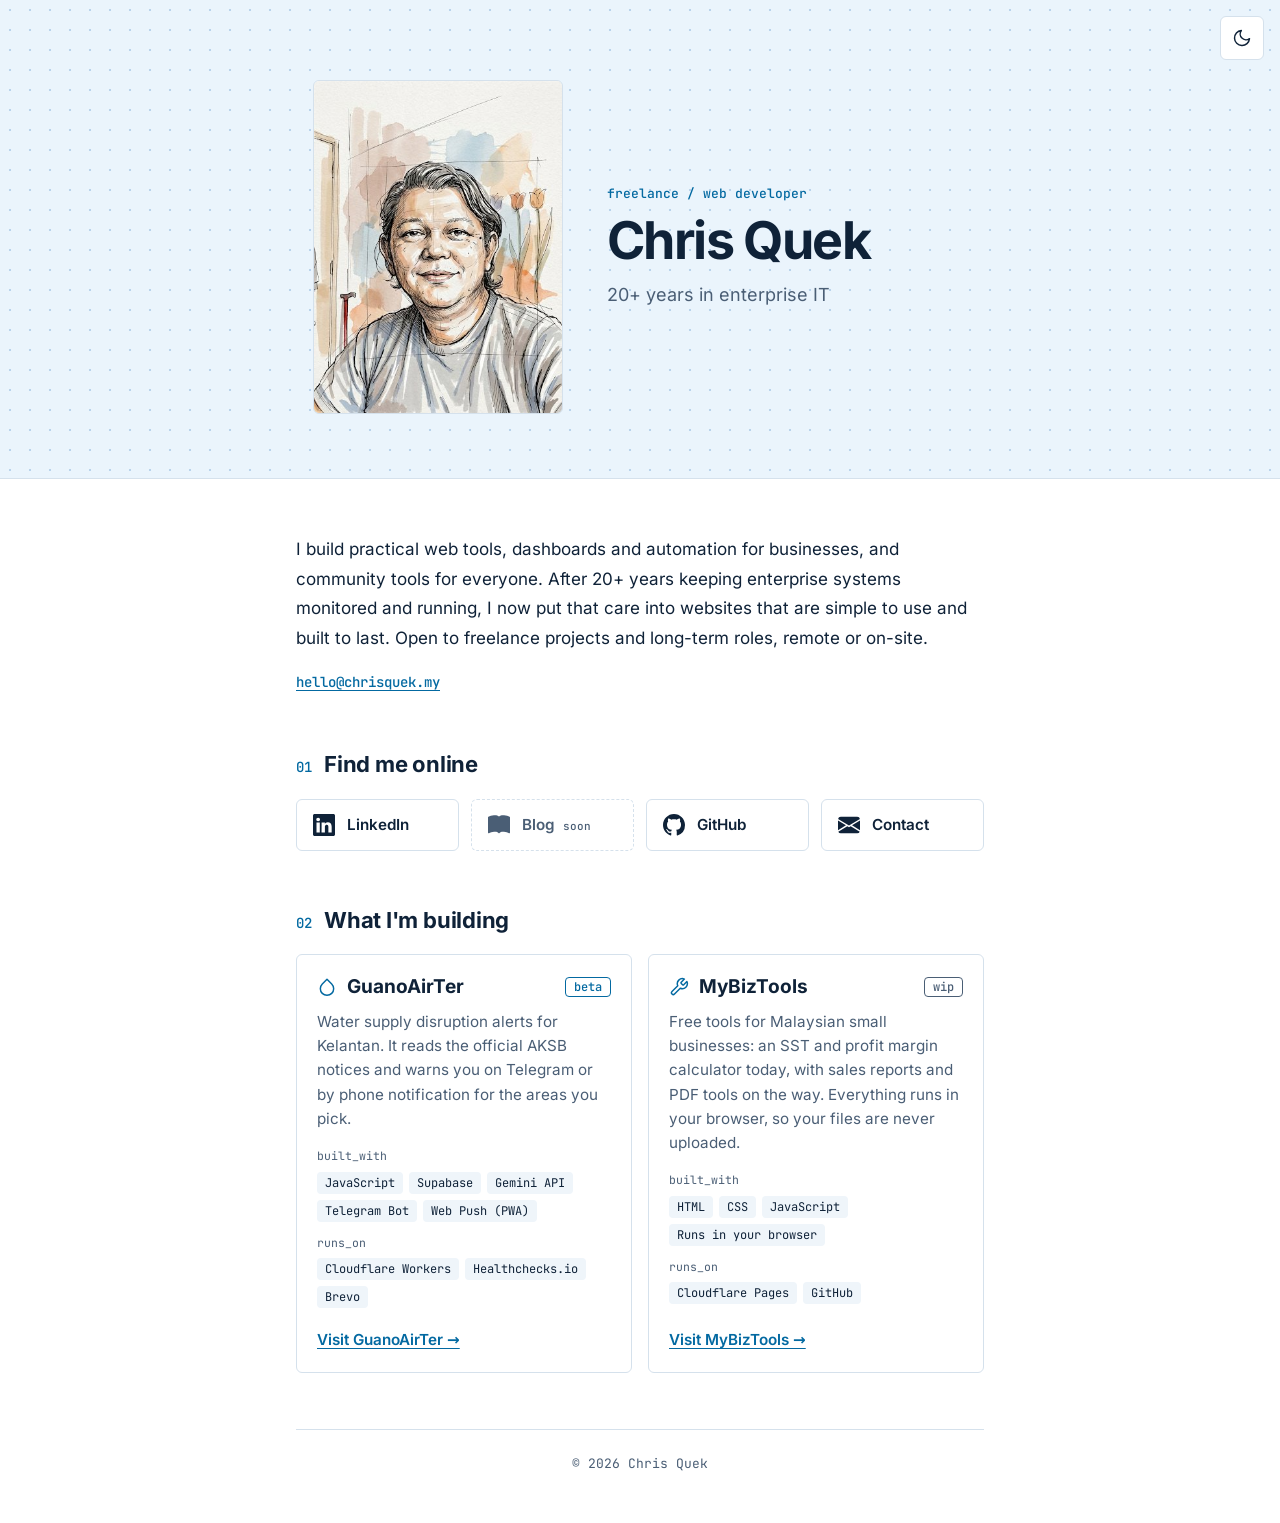
==== index.html @ 37da04da "Slice 5: accessibility, reflow and 404 polish Fix link labels so the visible text is part of the acc" ====
<!DOCTYPE html>
<html lang="en" data-theme="light">
<head>
  <meta charset="utf-8">
  <meta name="viewport" content="width=device-width, initial-scale=1">
  <meta name="color-scheme" content="light dark">
  <meta name="theme-color" content="#FFFFFF">
  <title>Chris Quek | Freelance web developer</title>
  <meta name="description" content="Chris Quek is a freelance web developer with 20+ years in enterprise IT. He builds practical web tools, dashboards and automation, plus free community tools.">
  <link rel="canonical" href="https://chrisquek.my/">
  <link rel="icon" href="favicon.svg" type="image/svg+xml">
  <link rel="preload" href="inter-latin-wght-normal.woff2" as="font" type="font/woff2" crossorigin>
  <meta property="og:type" content="website">
  <meta property="og:site_name" content="Chris Quek">
  <meta property="og:title" content="Chris Quek | Freelance web developer">
  <meta property="og:description" content="Freelance web developer with 20+ years in enterprise IT. Practical web tools, dashboards and automation for businesses, plus free tools for everyone.">
  <meta property="og:url" content="https://chrisquek.my/">
  <meta property="og:image" content="https://chrisquek.my/og-image.jpg">
  <meta property="og:image:width" content="1200">
  <meta property="og:image:height" content="630">
  <meta property="og:image:alt" content="Illustrated portrait of Chris Quek beside his name and role: freelance web developer">
  <meta name="twitter:card" content="summary_large_image">
  <meta name="twitter:title" content="Chris Quek | Freelance web developer">
  <meta name="twitter:description" content="Freelance web developer with 20+ years in enterprise IT. Practical web tools, dashboards and automation for businesses, plus free tools for everyone.">
  <meta name="twitter:image" content="https://chrisquek.my/og-image.jpg">
  <script type="application/ld+json">
  {
    "@context": "https://schema.org",
    "@type": "Person",
    "name": "Chris Quek",
    "jobTitle": "Freelance web developer",
    "url": "https://chrisquek.my/",
    "image": "https://chrisquek.my/chris-quek.jpg",
    "sameAs": [
      "https://www.linkedin.com/in/chrisquek8088",
      "https://github.com/chrisqck1411"
    ]
  }
  </script>
  <script src="theme-init.js"></script>
  <link rel="stylesheet" href="styles.css">
</head>
<body>
  <!-- Icons: Bootstrap Icons (MIT licence) for the four links, Feather (MIT licence) for the rest, all drawn inline so the page loads nothing from other sites.
       Fonts: Inter and JetBrains Mono (SIL Open Font Licence 1.1), self-hosted. -->
  <div class="top">
    <button type="button" class="theme" id="theme" aria-label="Switch to dark mode">
      <svg class="ico ico-moon" viewBox="0 0 24 24" aria-hidden="true"><path d="M21 12.79A9 9 0 1 1 11.21 3 7 7 0 0 0 21 12.79z"/></svg>
      <svg class="ico ico-sun" viewBox="0 0 24 24" aria-hidden="true"><circle cx="12" cy="12" r="5"/><line x1="12" y1="1" x2="12" y2="3"/><line x1="12" y1="21" x2="12" y2="23"/><line x1="4.22" y1="4.22" x2="5.64" y2="5.64"/><line x1="18.36" y1="18.36" x2="19.78" y2="19.78"/><line x1="1" y1="12" x2="3" y2="12"/><line x1="21" y1="12" x2="23" y2="12"/><line x1="4.22" y1="19.78" x2="5.64" y2="18.36"/><line x1="18.36" y1="5.64" x2="19.78" y2="4.22"/></svg>
    </button>
  </div>

  <header class="hero">
    <img class="hero-img" src="chris-quek.jpg" width="382" height="512" alt="Illustrated portrait of Chris Quek" fetchpriority="high">
    <div class="hero-text">
      <p class="eyebrow">freelance / web developer</p>
      <h1>Chris Quek</h1>
      <p class="role">20+ years in enterprise IT</p>
    </div>
  </header>

  <div class="page page-home">
    <main id="main">
      <p class="intro">I build practical web tools, dashboards and automation for businesses, and community tools for everyone. After 20+ years keeping enterprise systems monitored and running, I now put that care into websites that are simple to use and built to last. Open to freelance projects and long-term roles, remote or on-site.</p>
      <p class="mail"><a href="mailto:hello@chrisquek.my">hello@chrisquek.my</a></p>

      <section class="block" aria-labelledby="know-title">
        <div class="sec-head"><span class="num" aria-hidden="true">01</span><h2 id="know-title">Find me online</h2></div>
        <ul class="links">
          <li>
            <a class="link" href="https://www.linkedin.com/in/chrisquek8088" target="_blank" rel="noopener noreferrer">
              <svg class="ico ico-fill" viewBox="0 0 16 16" aria-hidden="true"><path d="M0 1.146C0 .513.526 0 1.175 0h13.65C15.474 0 16 .513 16 1.146v13.708c0 .633-.526 1.146-1.175 1.146H1.175C.526 16 0 15.487 0 14.854zm4.943 12.248V6.169H2.542v7.225zm-1.2-8.212c.837 0 1.358-.554 1.358-1.248-.015-.709-.52-1.248-1.342-1.248S2.4 3.226 2.4 3.934c0 .694.521 1.248 1.327 1.248zm4.908 8.212V9.359c0-.216.016-.432.08-.586.173-.431.568-.878 1.232-.878.869 0 1.216.662 1.216 1.634v3.865h2.401V9.25c0-2.22-1.184-3.252-2.764-3.252-1.274 0-1.845.7-2.165 1.193v.025h-.016l.016-.025V6.169h-2.4c.03.678 0 7.225 0 7.225z"/></svg>
              <span>LinkedIn</span>
            </a>
          </li>
          <li>
            <div class="link soon" role="group" aria-label="Blog, coming soon">
              <svg class="ico ico-fill" viewBox="0 0 16 16" aria-hidden="true"><path d="M8 1.783C7.015.936 5.587.81 4.287.94c-1.514.153-3.042.672-3.994 1.105A.5.5 0 0 0 0 2.5v11a.5.5 0 0 0 .707.455c.882-.4 2.303-.881 3.68-1.02 1.409-.142 2.59.087 3.223.877a.5.5 0 0 0 .78 0c.633-.79 1.814-1.019 3.222-.877 1.378.139 2.8.62 3.681 1.02A.5.5 0 0 0 16 13.5v-11a.5.5 0 0 0-.293-.455c-.952-.433-2.48-.952-3.994-1.105C10.413.809 8.985.936 8 1.783"/></svg>
              <span>Blog <span class="soon-tag">soon</span></span>
            </div>
          </li>
          <li>
            <a class="link" href="https://github.com/chrisqck1411" target="_blank" rel="noopener noreferrer">
              <svg class="ico ico-fill" viewBox="0 0 16 16" aria-hidden="true"><path d="M8 0C3.58 0 0 3.58 0 8c0 3.54 2.29 6.53 5.47 7.59.4.07.55-.17.55-.38 0-.19-.01-.82-.01-1.49-2.01.37-2.53-.49-2.69-.94-.09-.23-.48-.94-.82-1.13-.28-.15-.68-.52-.01-.53.63-.01 1.08.58 1.23.82.72 1.21 1.87.87 2.33.66.07-.52.28-.87.51-1.07-1.78-.2-3.64-.89-3.64-3.95 0-.87.31-1.59.82-2.15-.08-.2-.36-1.02.08-2.12 0 0 .67-.21 2.2.82.64-.18 1.32-.27 2-.27s1.36.09 2 .27c1.53-1.04 2.2-.82 2.2-.82.44 1.1.16 1.92.08 2.12.51.56.82 1.27.82 2.15 0 3.07-1.87 3.75-3.65 3.95.29.25.54.73.54 1.48 0 1.07-.01 1.93-.01 2.2 0 .21.15.46.55.38A8.01 8.01 0 0 0 16 8c0-4.42-3.58-8-8-8"/></svg>
              <span>GitHub</span>
            </a>
          </li>
          <li>
            <button type="button" class="link" id="open-form" aria-expanded="false" aria-controls="contact-panel">
              <svg class="ico ico-fill" viewBox="0 0 16 16" aria-hidden="true"><path d="M.05 3.555A2 2 0 0 1 2 2h12a2 2 0 0 1 1.95 1.555L8 8.414zM0 4.697v7.104l5.803-3.558zM6.761 8.83l-6.57 4.027A2 2 0 0 0 2 14h12a2 2 0 0 0 1.808-1.144l-6.57-4.027L8 9.586zm3.436-.586L16 11.801V4.697z"/></svg>
              <span>Contact</span>
            </button>
          </li>
          <!-- CV (hidden on 22 Nov 2026: CV activity now lives on LinkedIn). To bring it back, move this block into the list above.
          <li>
            <a class="link" href="https://resume.chrisquek.my" target="_blank" rel="noopener noreferrer" aria-label="CV – opens my resume in a new tab">
              <svg class="ico" viewBox="0 0 24 24" aria-hidden="true"><path d="M20 21v-2a4 4 0 0 0-4-4H8a4 4 0 0 0-4 4v2"/><circle cx="12" cy="7" r="4"/></svg>
              <span>CV</span>
            </a>
          </li>
          -->
        </ul>

        <section class="panel" id="contact-panel" aria-labelledby="contact-title" hidden>
          <h3 id="contact-title">Send me a message</h3>
          <form id="contact-form" action="https://api.web3forms.com/submit" method="POST" novalidate>
            <input type="hidden" name="access_key" value="5f445d23-432b-4ebf-a87c-8550791709f5">
            <input type="hidden" name="subject" value="New message from chrisquek.my">
            <input type="hidden" name="from_name" value="chrisquek.my contact form">

            <label for="f-name">Name</label>
            <input id="f-name" name="name" type="text" autocomplete="name" required>

            <label for="f-email">Email</label>
            <input id="f-email" name="email" type="email" autocomplete="email" required>

            <label for="f-message">Message</label>
            <textarea id="f-message" name="message" rows="5" required></textarea>

            <input type="checkbox" name="botcheck" id="botcheck" class="hp" tabindex="-1" autocomplete="off" aria-hidden="true">

            <p class="status" id="form-status" aria-live="polite"></p>
            <div class="actions">
              <button type="submit" id="send-btn" class="btn">Send message</button>
              <button type="button" id="close-form" class="btn ghost">Close</button>
            </div>
            <p class="note">Your name, email address and message go to my inbox through Web3Forms, a form service that keeps submissions for 30 days. I only use them to reply to you.</p>
          </form>
        </section>
      </section>

      <section class="block" aria-labelledby="projects-title">
        <div class="sec-head"><span class="num" aria-hidden="true">02</span><h2 id="projects-title">What I'm building</h2></div>
        <!-- To add a project: copy a <li class="card"> block, then change the link, icon, name, status, text and chips. Most important first. -->
        <ul class="cards">
          <li class="card">
            <div class="card-head">
              <svg class="ico ico-card" viewBox="0 0 24 24" aria-hidden="true"><path d="M12 2.69l5.66 5.66a8 8 0 1 1-11.31 0z"/></svg>
              <h3>GuanoAirTer</h3>
              <span class="badge">beta</span>
            </div>
            <p class="desc">Water supply disruption alerts for Kelantan. It reads the official AKSB notices and warns you on Telegram or by phone notification for the areas you pick.</p>
            <p class="lab">built_with</p>
            <ul class="chips">
              <li>JavaScript</li><li>Supabase</li><li>Gemini API</li><li>Telegram Bot</li><li>Web Push (PWA)</li>
            </ul>
            <p class="lab">runs_on</p>
            <ul class="chips">
              <li>Cloudflare Workers</li><li>Healthchecks.io</li><li>Brevo</li>
            </ul>
            <a class="visit" href="https://guanoairter.chrisquek.my" target="_blank" rel="noopener noreferrer" aria-label="Visit GuanoAirTer (opens in a new tab)">Visit GuanoAirTer <span aria-hidden="true">&rarr;</span></a>
          </li>
          <li class="card">
            <div class="card-head">
              <svg class="ico ico-card" viewBox="0 0 24 24" aria-hidden="true"><path d="M14.7 6.3a1 1 0 0 0 0 1.4l1.6 1.6a1 1 0 0 0 1.4 0l3.77-3.77a6 6 0 0 1-7.94 7.94l-6.91 6.91a2.12 2.12 0 0 1-3-3l6.91-6.91a6 6 0 0 1 7.94-7.94l-3.76 3.76z"/></svg>
              <h3>MyBizTools</h3>
              <span class="badge wip">wip</span>
            </div>
            <p class="desc">Free tools for Malaysian small businesses: an SST and profit margin calculator today, with sales reports and PDF tools on the way. Everything runs in your browser, so your files are never uploaded.</p>
            <p class="lab">built_with</p>
            <ul class="chips">
              <li>HTML</li><li>CSS</li><li>JavaScript</li><li>Runs in your browser</li>
            </ul>
            <p class="lab">runs_on</p>
            <ul class="chips">
              <li>Cloudflare Pages</li><li>GitHub</li>
            </ul>
            <a class="visit" href="https://mybiztools.chrisquek.my" target="_blank" rel="noopener noreferrer" aria-label="Visit MyBizTools (opens in a new tab)">Visit MyBizTools <span aria-hidden="true">&rarr;</span></a>
          </li>
        </ul>
      </section>
    </main>

    <footer class="foot">
      <p>&copy; 2026 Chris Quek</p>
    </footer>
  </div>

  <script src="script.js" defer></script>
</body>
</html>
---- styles.css ----
/* Modern Tech theme. Colours are tokens at the top; light is the default, dark follows the toggle. */
@font-face {
  font-family: "Inter";
  src: url("inter-latin-wght-normal.woff2") format("woff2");
  font-weight: 100 900;
  font-style: normal;
  font-display: swap;
}
@font-face {
  font-family: "JetBrains Mono";
  src: url("jetbrains-mono-latin-wght-normal.woff2") format("woff2");
  font-weight: 100 800;
  font-style: normal;
  font-display: swap;
}

:root {
  color-scheme: light;
  --bg: #FFFFFF;
  --band: #EAF4FC;
  --dot: #B8D3EC;
  --card: #FFFFFF;
  --ink: #0F2238;
  --mut: #4A5E75;
  --line: #D5E1EC;
  --accent: #0369A1;
  --chip: #EFF5FA;
  --err: #B3261E;
  --mono: "JetBrains Mono", ui-monospace, SFMono-Regular, Menlo, Consolas, monospace;
}

:root[data-theme="dark"] {
  color-scheme: dark;
  --bg: #0A1626;
  --band: #0F2340;
  --dot: #1F3A5E;
  --card: #0E1C32;
  --ink: #E8F0FA;
  --mut: #9DB0C7;
  --line: #223452;
  --accent: #7CC4F5;
  --chip: #13233D;
  --err: #FF8A7A;
}

*, *::before, *::after { box-sizing: border-box; }

html { -webkit-text-size-adjust: 100%; }

body {
  margin: 0;
  background: var(--bg);
  color: var(--ink);
  font-family: "Inter", system-ui, -apple-system, "Segoe UI", Roboto, "Helvetica Neue", Arial, sans-serif;
  line-height: 1.6;
  font-size: 1.0625rem;
}

a { color: var(--accent); }

a:focus-visible, button:focus-visible {
  outline: 3px solid var(--accent);
  outline-offset: 3px;
  border-radius: 6px;
}

ul { list-style: none; margin: 0; padding: 0; }

/* Page column. The 404 page uses it centred; the home page overrides to left-aligned. */
.page {
  max-width: 46rem;
  margin: 0 auto;
  padding: 4rem 1.5rem 2rem;
  text-align: center;
}
.page-home { padding-top: 3rem; text-align: left; }

/* Theme toggle */
.top { position: absolute; top: 1rem; right: 1rem; z-index: 5; }

.theme {
  width: 44px;
  height: 44px;
  display: inline-flex;
  align-items: center;
  justify-content: center;
  border: 1px solid var(--line);
  border-radius: 6px;
  background: var(--card);
  color: var(--ink);
  cursor: pointer;
  padding: 0;
}
.theme .ico { width: 20px; height: 20px; }
.ico-sun { display: none; }
:root[data-theme="dark"] .ico-sun { display: block; }
:root[data-theme="dark"] .ico-moon { display: none; }

/* Icons: thin line style, shared by every icon on the page */
.ico {
  fill: none;
  stroke: currentColor;
  stroke-width: 1.75;
  stroke-linecap: round;
  stroke-linejoin: round;
}

/* Banner: a faint dot grid on a sky tint, with the portrait beside the name. */
.hero {
  display: flex;
  flex-wrap: wrap;
  align-items: center;
  justify-content: center;
  gap: 2rem 2.75rem;
  padding: 4.5rem 1.5rem 3rem;
  background: radial-gradient(var(--dot) 1px, transparent 1px) 0 0 / 20px 20px, var(--band);
  border-bottom: 1px solid var(--line);
  text-align: center;
}
.hero-img {
  display: block;
  flex: 0 0 auto;
  width: min(15.6rem, 100%);
  height: auto;
  border-radius: 6px;
  border: 1px solid var(--line);
  background: var(--card);
}
.hero-text { flex: 1 1 16rem; max-width: 22.5rem; }
.eyebrow {
  margin: 0 0 0.6rem;
  font-family: var(--mono);
  font-size: 0.8125rem;
  font-weight: 500;
  color: var(--accent);
}
h1 {
  margin: 0;
  font-size: 2.5rem;
  font-weight: 700;
  line-height: 1.05;
  letter-spacing: -0.03em;
  text-wrap: balance;
}
.role {
  margin: 0.75rem 0 0;
  color: var(--mut);
  font-size: 1.125rem;
}

/* Text */
.intro {
  margin: 0 0 0.9rem;
  font-size: 1.0625rem;
  line-height: 1.75;
  text-wrap: pretty;
}
.mail { margin: 0; }
.mail a {
  overflow-wrap: anywhere;
  font-family: var(--mono);
  font-size: 0.875rem;
  font-weight: 500;
  text-underline-offset: 3px;
}

/* Sections */
.block { margin-top: 3.5rem; }
.sec-head {
  display: flex;
  align-items: baseline;
  gap: 0.75rem;
  margin-bottom: 1.25rem;
}
.num {
  font-family: var(--mono);
  font-size: 0.875rem;
  font-weight: 500;
  color: var(--accent);
}
.sec-head h2 {
  margin: 0;
  font-size: 1.375rem;
  font-weight: 700;
  letter-spacing: -0.01em;
  line-height: 1.25;
}

/* Get to know me: four links, 2 x 2 on narrow screens */
.links {
  display: grid;
  grid-template-columns: repeat(auto-fit, minmax(min(100%, 8.5rem), 1fr));
  gap: 0.75rem;
}
.link {
  display: flex;
  align-items: center;
  gap: 0.75rem;
  width: 100%;
  padding: 0.875rem 1rem;
  border: 1px solid var(--line);
  border-radius: 6px;
  background: var(--card);
  color: var(--ink);
  font: inherit;
  font-size: 0.95rem;
  font-weight: 600;
  line-height: 1.3;
  text-align: left;
  text-decoration: none;
}
.link .ico { flex: 0 0 auto; width: 1.375rem; height: 1.375rem; }
.link span { min-width: 0; overflow-wrap: anywhere; }
.ico.ico-fill { fill: currentColor; stroke: none; }
a.link, button.link { cursor: pointer; transition: border-color 0.15s ease; }
a.link:hover, button.link:hover { border-color: var(--accent); }
.link.soon { border-style: dashed; color: var(--mut); }
.soon-tag {
  margin-left: 0.25rem;
  font-family: var(--mono);
  font-size: 0.6875rem;
  font-weight: 500;
}

@media (prefers-reduced-motion: reduce) {
  a.link, button.link { transition: none; }
}

/* Contact form */
.panel {
  margin-top: 1rem;
  padding: 1.5rem 1.25rem 1.25rem;
  background: var(--card);
  border: 1px solid var(--line);
  border-radius: 6px;
  text-align: left;
}
.panel h3 {
  margin: 0 0 1rem;
  font-size: 1.125rem;
  font-weight: 700;
  line-height: 1.3;
}
.panel[hidden] { display: none; }
.panel label {
  display: block;
  margin: 0 0 0.25rem;
  font-size: 0.9rem;
  font-weight: 600;
}
.panel input[type="text"],
.panel input[type="email"],
.panel textarea {
  display: block;
  width: 100%;
  max-width: 28rem;
  margin: 0 0 0.9rem;
  padding: 0.6rem 0.75rem;
  background: var(--bg);
  color: var(--ink);
  border: 1px solid var(--mut);
  border-radius: 6px;
  font: inherit;
  font-size: 1rem;
}
.panel textarea { resize: vertical; min-height: 7rem; }
.panel input:focus-visible, .panel textarea:focus-visible {
  outline: 3px solid var(--accent);
  outline-offset: 1px;
}
.hp { position: absolute; left: -9999px; width: 1px; height: 1px; opacity: 0; }
.status { min-height: 1.4rem; margin: 0 0 0.5rem; font-size: 0.9rem; }
.status.error { color: var(--err); }
.status.ok { color: var(--ink); }
.actions { display: flex; gap: 0.75rem; flex-wrap: wrap; }
.btn {
  min-height: 44px;
  padding: 0.5rem 1.2rem;
  border-radius: 6px;
  border: 1px solid var(--ink);
  background: var(--ink);
  color: var(--bg);
  font: inherit;
  font-size: 0.95rem;
  font-weight: 600;
  cursor: pointer;
}
.btn.ghost { background: transparent; color: var(--ink); }
.btn:disabled { cursor: default; background: var(--mut); border-color: var(--mut); }
.note { margin: 1rem 0 0; max-width: 28rem; color: var(--mut); font-size: 0.82rem; line-height: 1.5; }

/* My Projects */
.cards { display: flex; flex-wrap: wrap; gap: 1rem; }
.card {
  flex: 1 1 18.5rem;
  min-width: 0;
  display: flex;
  flex-direction: column;
  padding: 1.25rem;
  background: var(--card);
  border: 1px solid var(--line);
  border-radius: 6px;
}
.card-head {
  display: flex;
  flex-wrap: wrap;
  align-items: center;
  gap: 0.65rem;
  margin-bottom: 0.65rem;
}
.ico-card { flex: 0 0 auto; width: 1.25rem; height: 1.25rem; color: var(--accent); }
.card h3 { min-width: 0; overflow-wrap: anywhere; margin: 0; font-size: 1.1875rem; font-weight: 700; line-height: 1.25; }
.badge {
  margin-left: auto;
  padding: 0 0.5rem;
  border: 1px solid var(--accent);
  border-radius: 4px;
  color: var(--accent);
  font-family: var(--mono);
  font-size: 0.75rem;
  font-weight: 500;
  line-height: 1.5;
}
.badge.wip { border-color: var(--mut); color: var(--mut); }
.desc { margin: 0 0 1rem; color: var(--mut); font-size: 0.95rem; line-height: 1.6; }
.lab {
  margin: 0 0 0.375rem;
  color: var(--mut);
  font-family: var(--mono);
  font-size: 0.72rem;
}
.chips {
  display: flex;
  flex-wrap: wrap;
  gap: 0.375rem;
  margin-bottom: 0.75rem;
}
.chips li {
  max-width: 100%;
  overflow-wrap: anywhere;
  padding: 0.125rem 0.5rem;
  border-radius: 4px;
  background: var(--chip);
  font-family: var(--mono);
  font-size: 0.75rem;
  line-height: 1.5;
}
.visit {
  align-self: flex-start;
  margin-top: auto;
  padding-top: 0.5rem;
  font-size: 0.95rem;
  font-weight: 600;
  text-underline-offset: 3px;
}

/* Footer */
.foot {
  margin-top: 3.5rem;
  padding-top: 1.5rem;
  border-top: 1px solid var(--line);
  color: var(--mut);
  font-family: var(--mono);
  font-size: 0.8125rem;
  text-align: center;
}
.foot p { margin: 0; }

/* Four links in one row, banner side by side */
@media (min-width: 37.5em) {
  .links { grid-template-columns: repeat(4, minmax(0, 1fr)); }
}
@media (min-width: 45em) {
  .hero { padding: 5rem 3rem 4rem; text-align: left; }
  h1 { font-size: 3.25rem; }
  .page { padding-top: 4.5rem; padding-bottom: 3rem; }
  .page-home { padding-top: 3.5rem; }
}

/* 404 page */
.nf-code { margin: 0 0 1.5rem; color: var(--mut); font-size: 0.9rem; }
.nf-actions { display: flex; gap: 0.75rem; justify-content: center; flex-wrap: wrap; }
a.btn { display: inline-flex; align-items: center; text-decoration: none; }
.page-404 { padding-top: 6rem; }
#msg h1 { margin-bottom: 1rem; }
#msg .intro { margin-bottom: 1.25rem; }
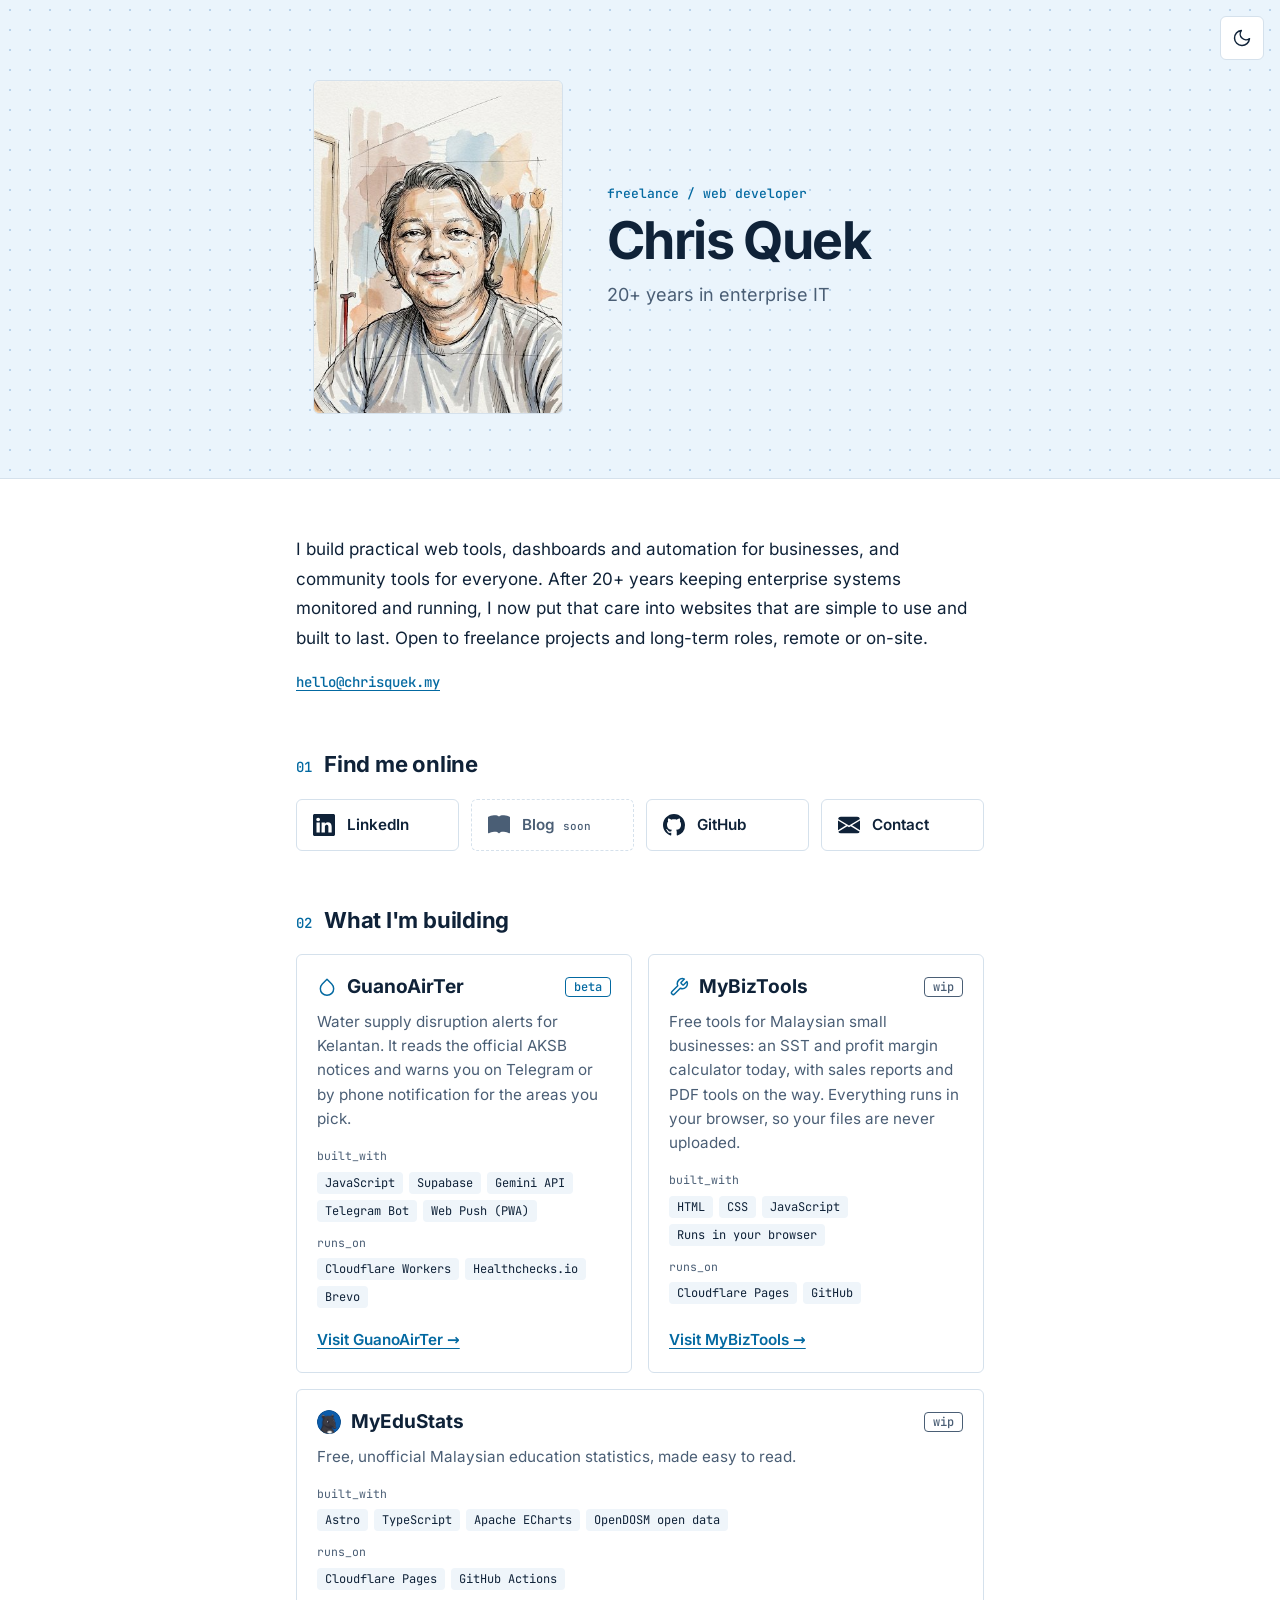
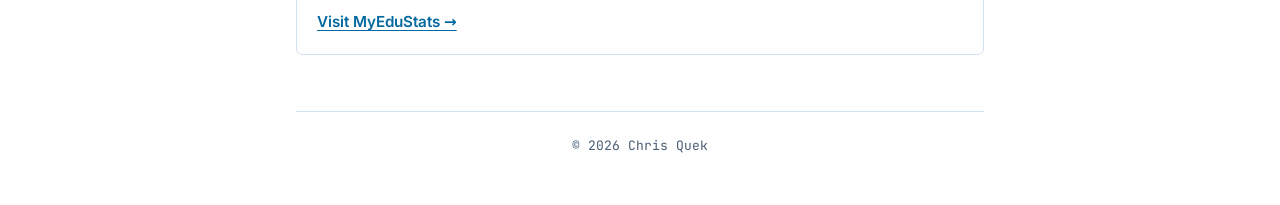
==== commit 231edbdc: "Add MyEduStats project card to the hub New card in "What I'm building" linking to myedustats.chrisqu" ====
--- a/index.html
+++ b/index.html
@@ -37,8 +37,8 @@
     ]
   }
   </script>
-  <script src="theme-init.js"></script>
-  <link rel="stylesheet" href="styles.css">
+  <script src="theme-init.js?v=20261123a"></script>
+  <link rel="stylesheet" href="styles.css?v=20261123a">
 </head>
 <body>
   <!-- Icons: Bootstrap Icons (MIT licence) for the four links, Feather (MIT licence) for the rest, all drawn inline so the page loads nothing from other sites.
@@ -167,6 +167,23 @@
             </ul>
             <a class="visit" href="https://mybiztools.chrisquek.my" target="_blank" rel="noopener noreferrer" aria-label="Visit MyBizTools (opens in a new tab)">Visit MyBizTools <span aria-hidden="true">&rarr;</span></a>
           </li>
+          <li class="card">
+            <div class="card-head">
+              <img class="ico-card" src="myedustats-logo.svg" width="24" height="24" alt="" decoding="async">
+              <h3>MyEduStats</h3>
+              <span class="badge wip">wip</span>
+            </div>
+            <p class="desc">Free, unofficial Malaysian education statistics, made easy to read.</p>
+            <p class="lab">built_with</p>
+            <ul class="chips">
+              <li>Astro</li><li>TypeScript</li><li>Apache ECharts</li><li>OpenDOSM open data</li>
+            </ul>
+            <p class="lab">runs_on</p>
+            <ul class="chips">
+              <li>Cloudflare Pages</li><li>GitHub Actions</li>
+            </ul>
+            <a class="visit" href="https://myedustats.chrisquek.my/" target="_blank" rel="noopener noreferrer" aria-label="Visit MyEduStats (opens in a new tab)">Visit MyEduStats <span aria-hidden="true">&rarr;</span></a>
+          </li>
         </ul>
       </section>
     </main>
@@ -176,6 +193,6 @@
     </footer>
   </div>
 
-  <script src="script.js" defer></script>
+  <script src="script.js?v=20261123a" defer></script>
 </body>
 </html>
--- a/styles.css
+++ b/styles.css
@@ -309,6 +309,7 @@
   margin-bottom: 0.65rem;
 }
 .ico-card { flex: 0 0 auto; width: 1.25rem; height: 1.25rem; color: var(--accent); }
+img.ico-card { display: block; width: 1.5rem; height: 1.5rem; border-radius: 50%; }
 .card h3 { min-width: 0; overflow-wrap: anywhere; margin: 0; font-size: 1.1875rem; font-weight: 700; line-height: 1.25; }
 .badge {
   margin-left: auto;
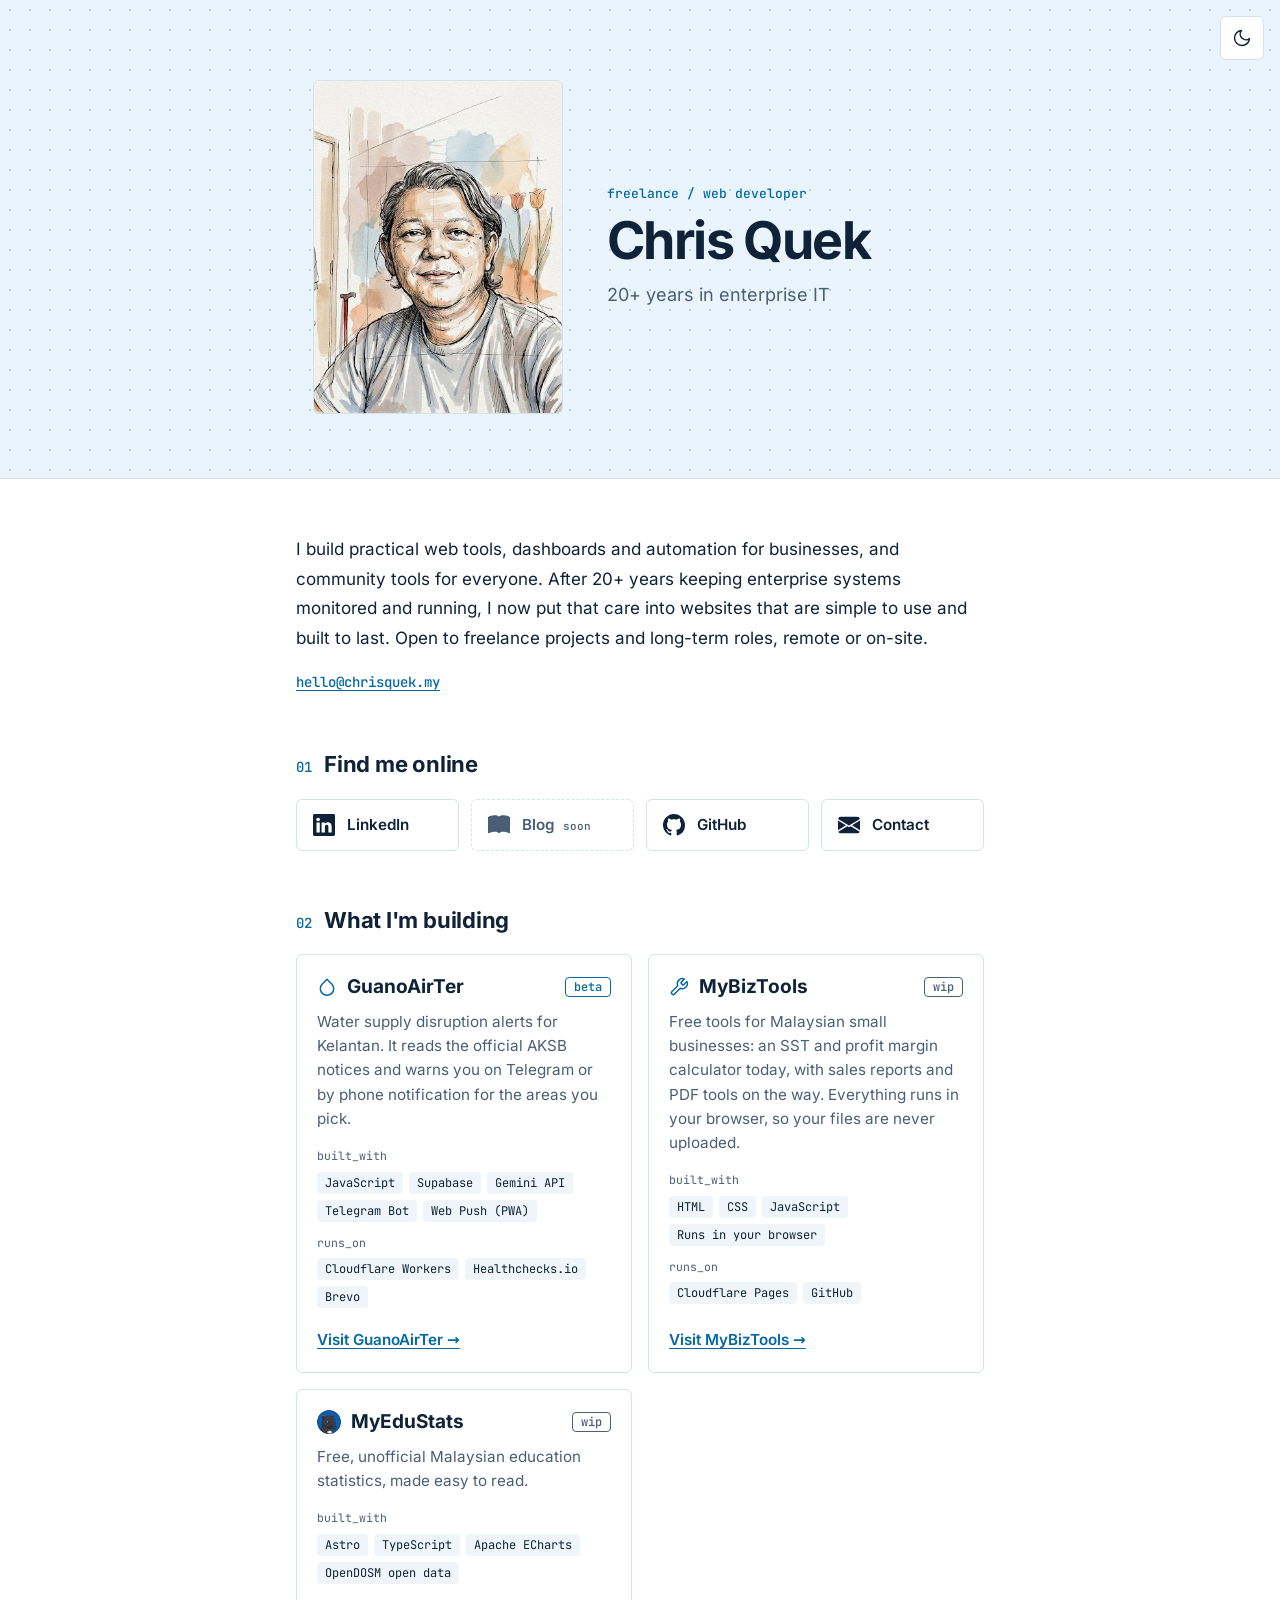
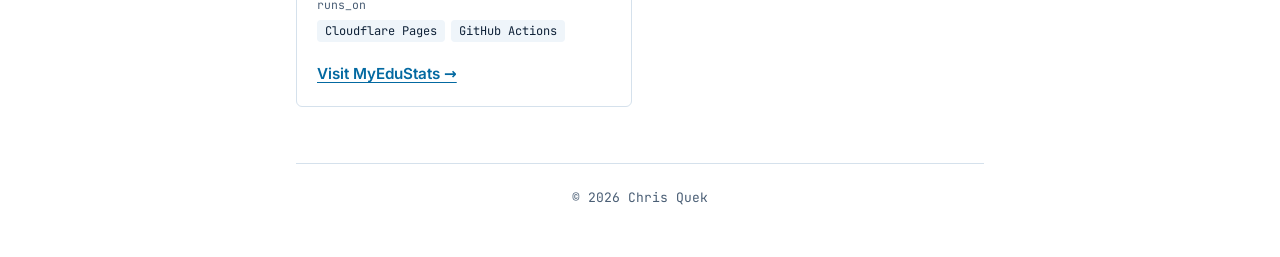
==== commit 000dd63c: "Make project cards equal width: two per row, one below Cards now use a two-column grid from 45em upw" ====
--- a/index.html
+++ b/index.html
@@ -37,8 +37,8 @@
     ]
   }
   </script>
-  <script src="theme-init.js?v=20261123a"></script>
-  <link rel="stylesheet" href="styles.css?v=20261123a">
+  <script src="theme-init.js?v=20261123b"></script>
+  <link rel="stylesheet" href="styles.css?v=20261123b">
 </head>
 <body>
   <!-- Icons: Bootstrap Icons (MIT licence) for the four links, Feather (MIT licence) for the rest, all drawn inline so the page loads nothing from other sites.
@@ -193,6 +193,6 @@
     </footer>
   </div>
 
-  <script src="script.js?v=20261123a" defer></script>
+  <script src="script.js?v=20261123b" defer></script>
 </body>
 </html>
--- a/styles.css
+++ b/styles.css
@@ -290,9 +290,11 @@
 .note { margin: 1rem 0 0; max-width: 28rem; color: var(--mut); font-size: 0.82rem; line-height: 1.5; }
 
 /* My Projects */
-.cards { display: flex; flex-wrap: wrap; gap: 1rem; }
+.cards { display: grid; grid-template-columns: minmax(0, 1fr); gap: 1rem; }
+@media (min-width: 45em) {
+  .cards { grid-template-columns: repeat(2, minmax(0, 1fr)); }
+}
 .card {
-  flex: 1 1 18.5rem;
   min-width: 0;
   display: flex;
   flex-direction: column;
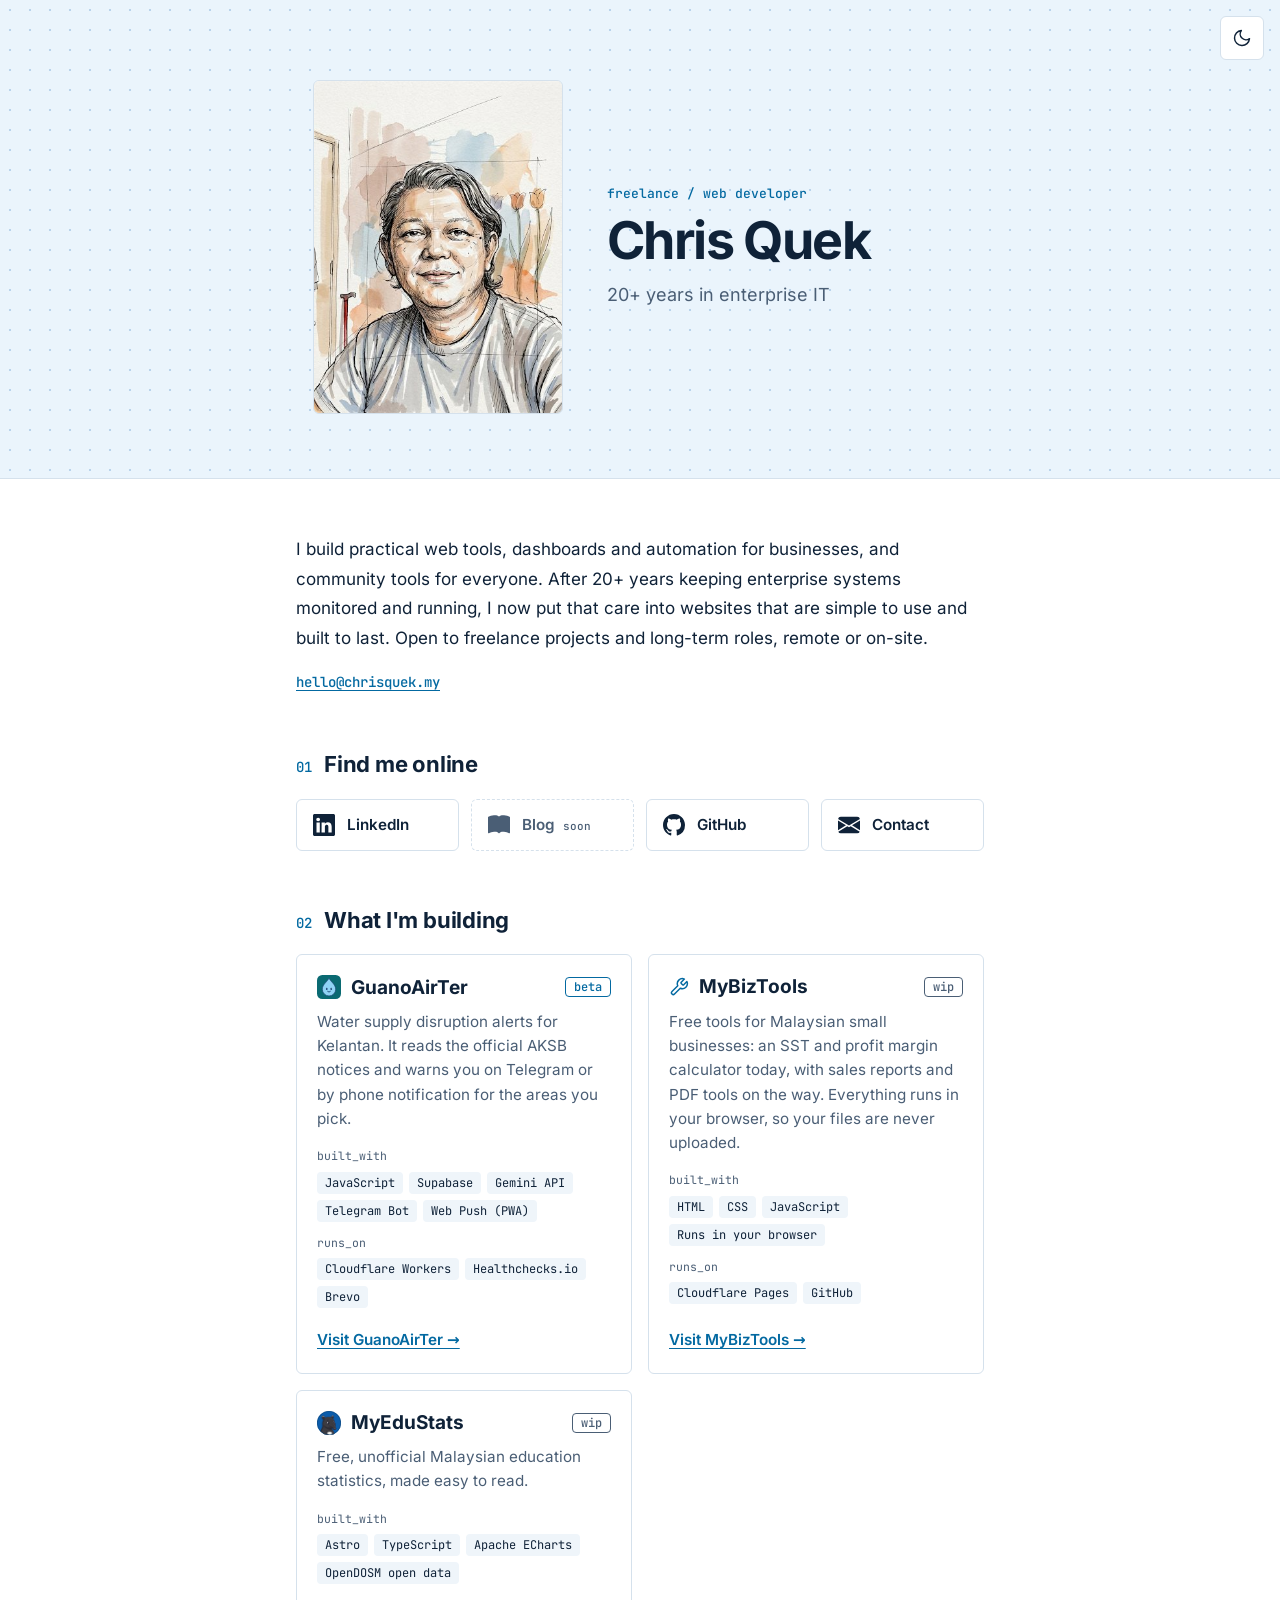
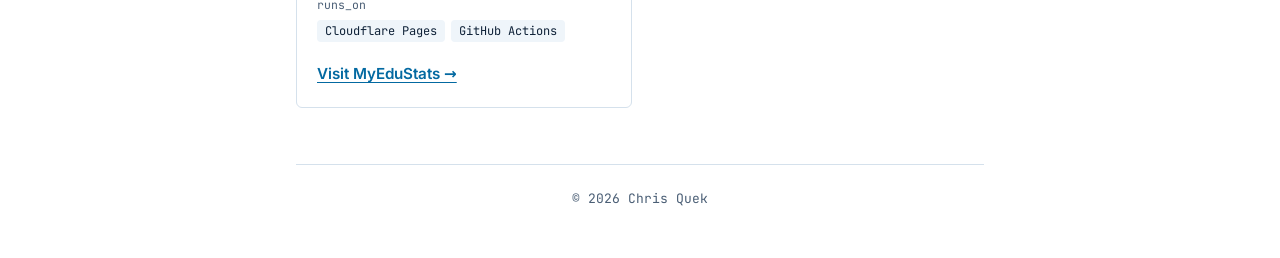
==== commit 156b3f27: "Use the GuanoAirTer logo on its project card Replaces the line-drawing water drop with GuanoAirTer's" ====
--- a/index.html
+++ b/index.html
@@ -37,8 +37,8 @@
     ]
   }
   </script>
-  <script src="theme-init.js?v=20261123b"></script>
-  <link rel="stylesheet" href="styles.css?v=20261123b">
+  <script src="theme-init.js?v=20261123c"></script>
+  <link rel="stylesheet" href="styles.css?v=20261123c">
 </head>
 <body>
   <!-- Icons: Bootstrap Icons (MIT licence) for the four links, Feather (MIT licence) for the rest, all drawn inline so the page loads nothing from other sites.
@@ -135,7 +135,7 @@
         <ul class="cards">
           <li class="card">
             <div class="card-head">
-              <svg class="ico ico-card" viewBox="0 0 24 24" aria-hidden="true"><path d="M12 2.69l5.66 5.66a8 8 0 1 1-11.31 0z"/></svg>
+              <img class="ico-card" src="guanoairter-logo.svg" width="24" height="24" alt="" decoding="async">
               <h3>GuanoAirTer</h3>
               <span class="badge">beta</span>
             </div>
@@ -193,6 +193,6 @@
     </footer>
   </div>
 
-  <script src="script.js?v=20261123b" defer></script>
+  <script src="script.js?v=20261123c" defer></script>
 </body>
 </html>
--- a/styles.css
+++ b/styles.css
@@ -311,7 +311,7 @@
   margin-bottom: 0.65rem;
 }
 .ico-card { flex: 0 0 auto; width: 1.25rem; height: 1.25rem; color: var(--accent); }
-img.ico-card { display: block; width: 1.5rem; height: 1.5rem; border-radius: 50%; }
+img.ico-card { display: block; width: 1.5rem; height: 1.5rem; }
 .card h3 { min-width: 0; overflow-wrap: anywhere; margin: 0; font-size: 1.1875rem; font-weight: 700; line-height: 1.25; }
 .badge {
   margin-left: auto;
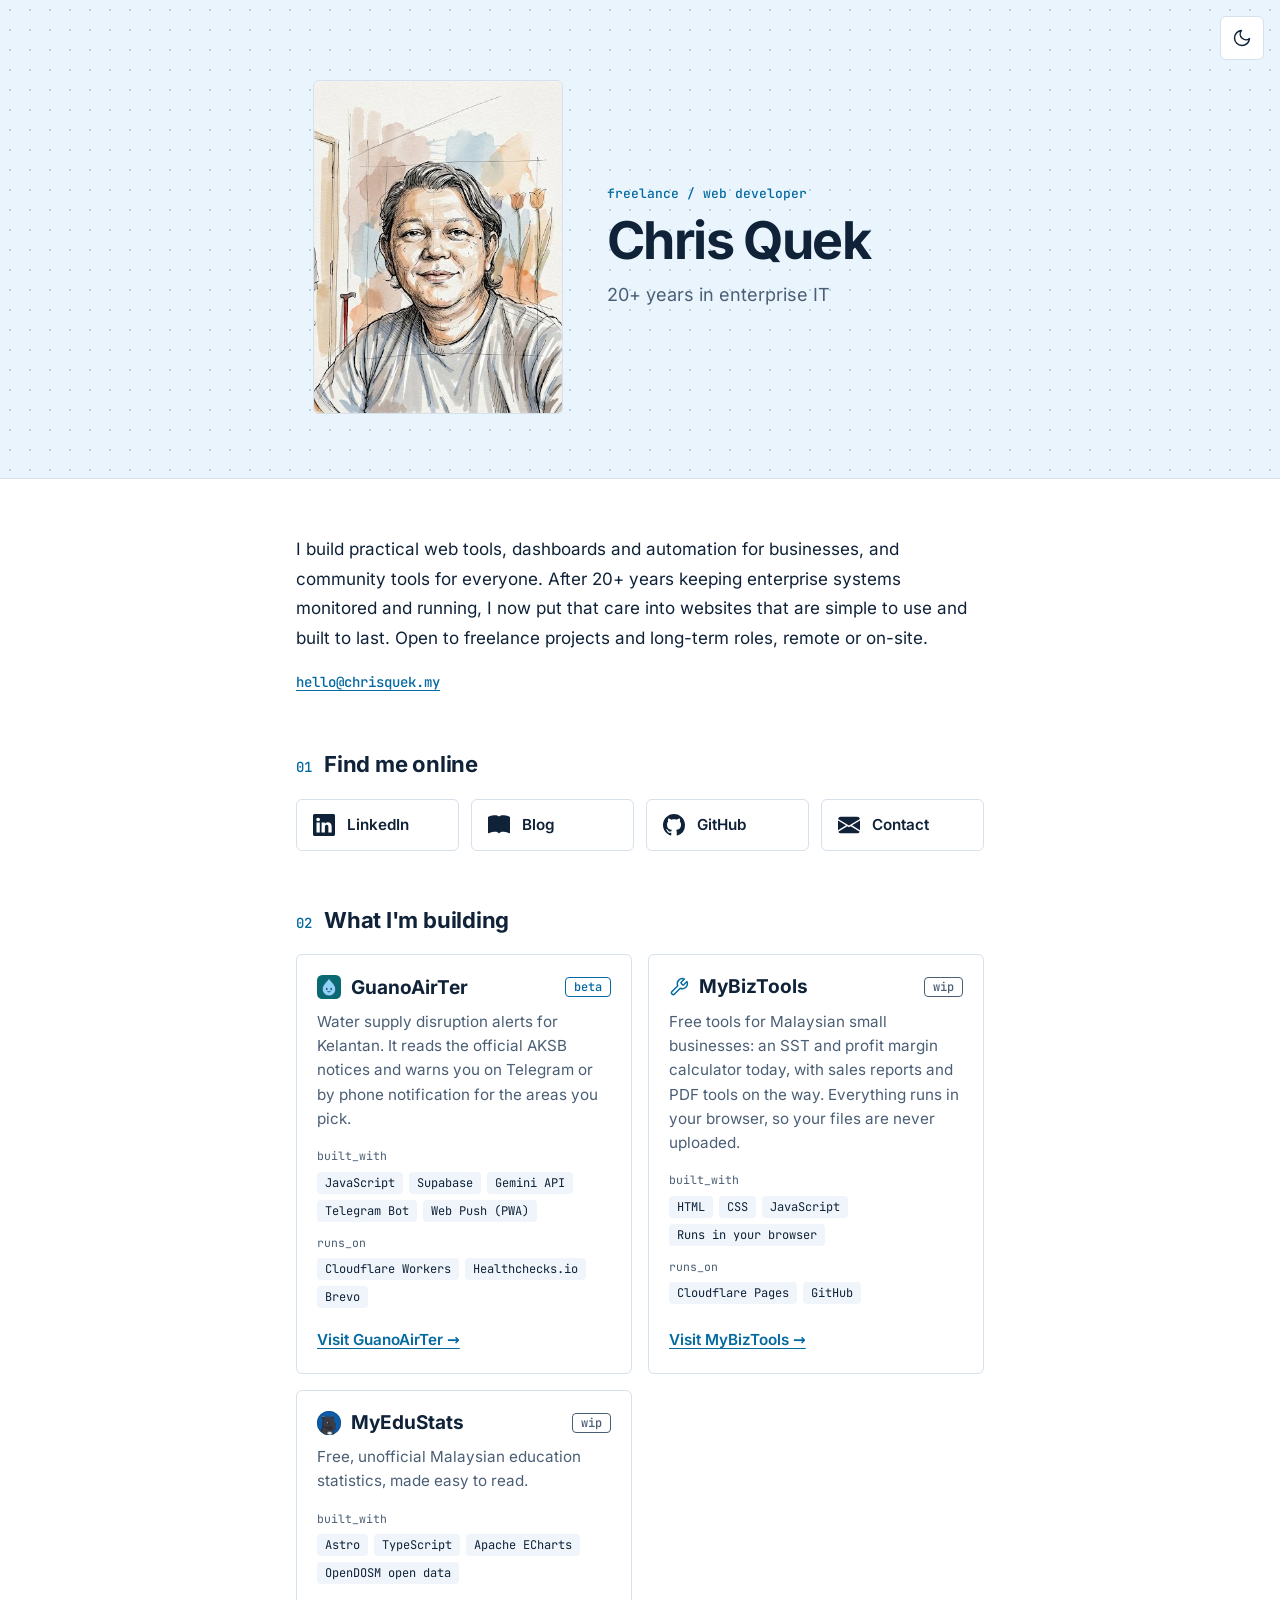
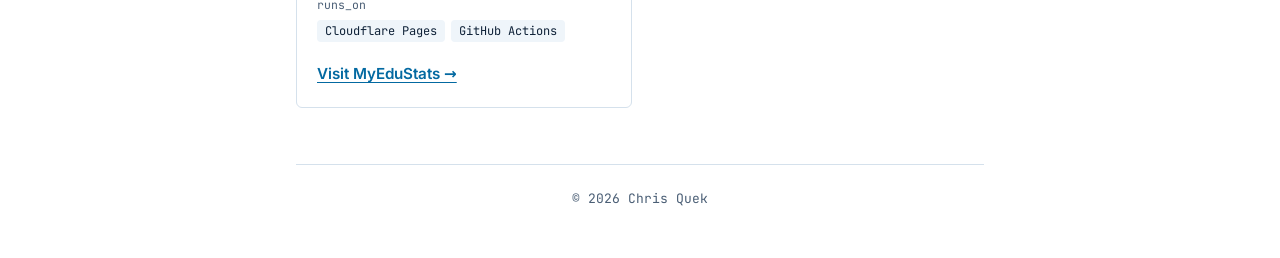
==== commit 9fd9bdac: "Make the Blog link live: blog.chrisquek.my (The SIGSEGV Log) Replace the dashed 'soon' tile with a n" ====
--- a/index.html
+++ b/index.html
@@ -74,10 +74,10 @@
             </a>
           </li>
           <li>
-            <div class="link soon" role="group" aria-label="Blog, coming soon">
+            <a class="link" href="https://blog.chrisquek.my/" target="_blank" rel="noopener noreferrer">
               <svg class="ico ico-fill" viewBox="0 0 16 16" aria-hidden="true"><path d="M8 1.783C7.015.936 5.587.81 4.287.94c-1.514.153-3.042.672-3.994 1.105A.5.5 0 0 0 0 2.5v11a.5.5 0 0 0 .707.455c.882-.4 2.303-.881 3.68-1.02 1.409-.142 2.59.087 3.223.877a.5.5 0 0 0 .78 0c.633-.79 1.814-1.019 3.222-.877 1.378.139 2.8.62 3.681 1.02A.5.5 0 0 0 16 13.5v-11a.5.5 0 0 0-.293-.455c-.952-.433-2.48-.952-3.994-1.105C10.413.809 8.985.936 8 1.783"/></svg>
-              <span>Blog <span class="soon-tag">soon</span></span>
-            </div>
+              <span>Blog</span>
+            </a>
           </li>
           <li>
             <a class="link" href="https://github.com/chrisqck1411" target="_blank" rel="noopener noreferrer">
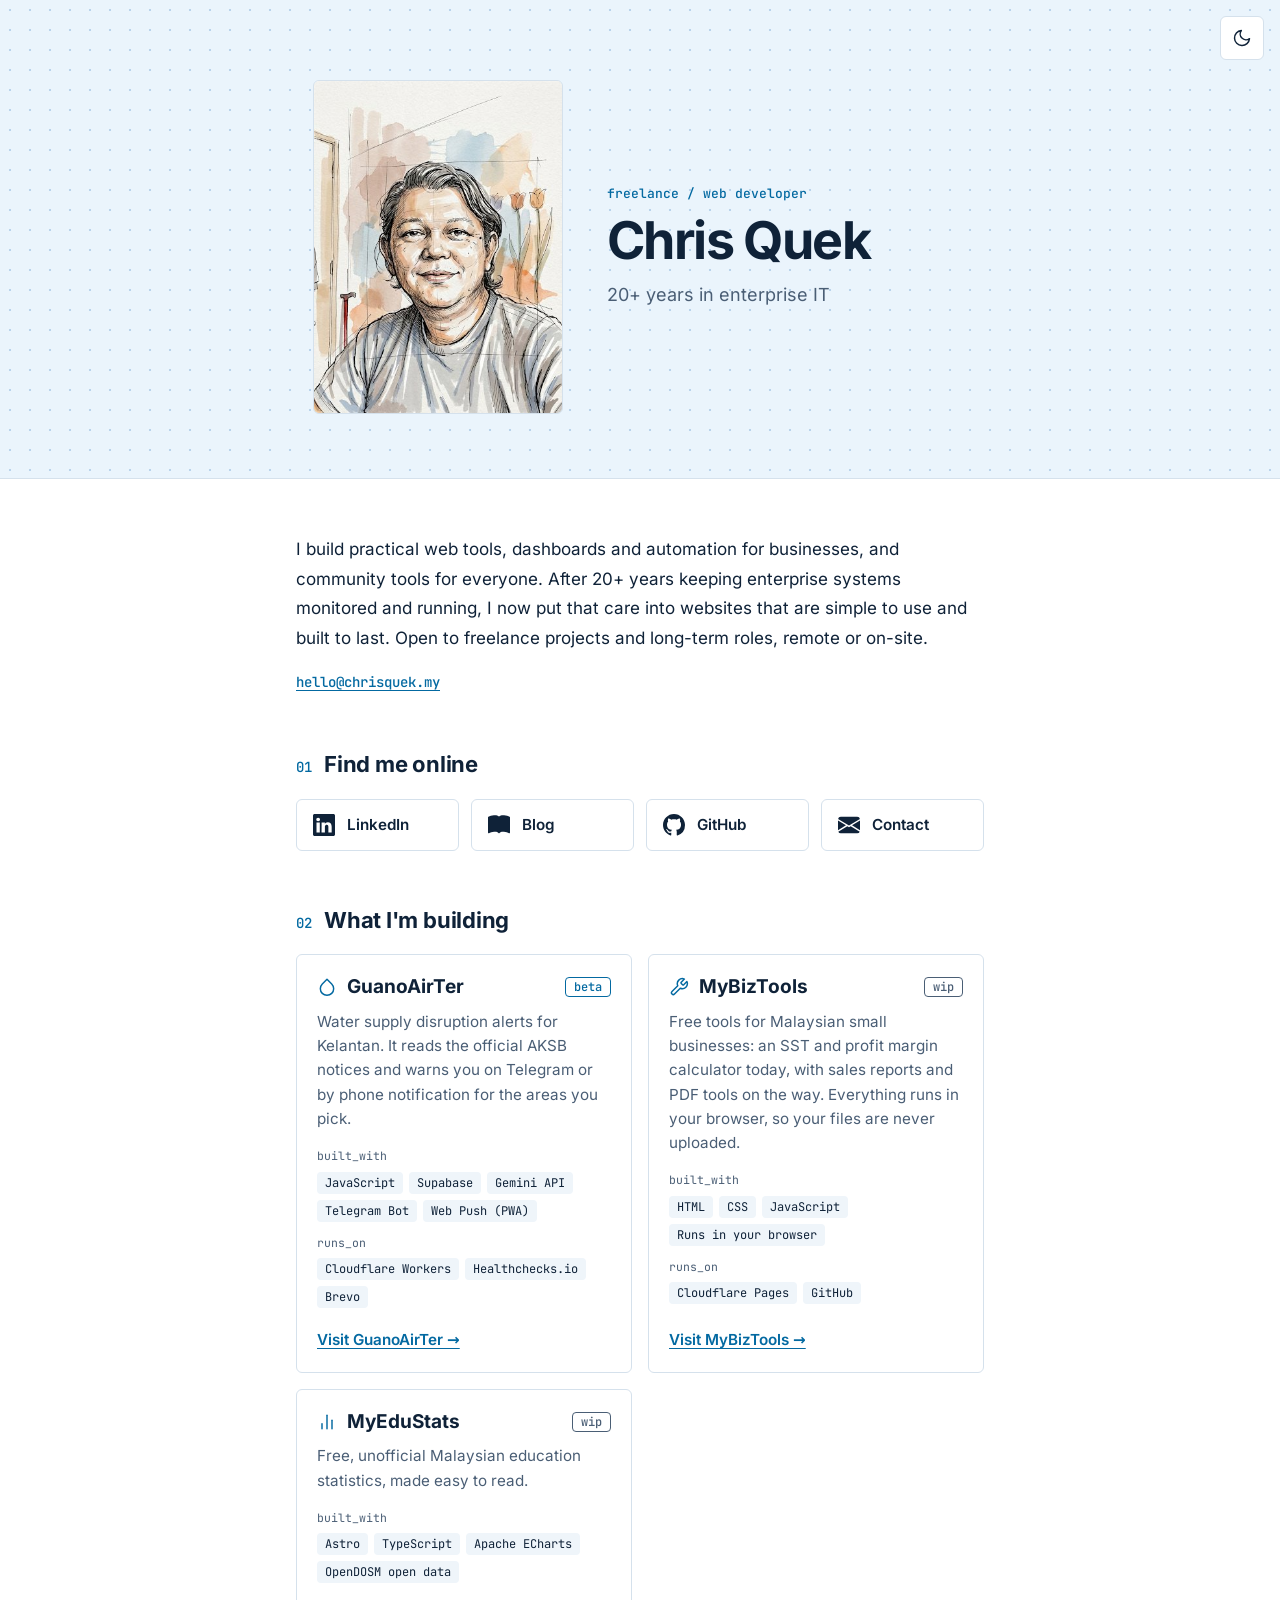
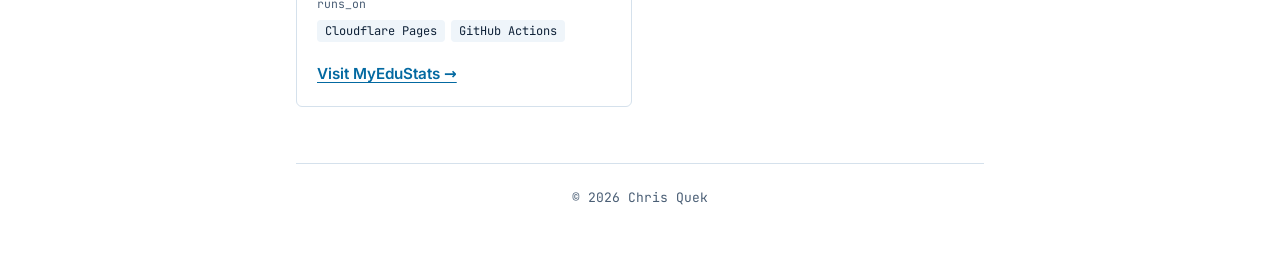
==== commit 94b4757d: "Use simple line icons on the GuanoAirTer and MyEduStats cards GuanoAirTer back to the droplet, MyEdu" ====
--- a/index.html
+++ b/index.html
@@ -37,8 +37,8 @@
     ]
   }
   </script>
-  <script src="theme-init.js?v=20261123c"></script>
-  <link rel="stylesheet" href="styles.css?v=20261123c">
+  <script src="theme-init.js?v=20261125a"></script>
+  <link rel="stylesheet" href="styles.css?v=20261125a">
 </head>
 <body>
   <!-- Icons: Bootstrap Icons (MIT licence) for the four links, Feather (MIT licence) for the rest, all drawn inline so the page loads nothing from other sites.
@@ -135,7 +135,7 @@
         <ul class="cards">
           <li class="card">
             <div class="card-head">
-              <img class="ico-card" src="guanoairter-logo.svg" width="24" height="24" alt="" decoding="async">
+              <svg class="ico ico-card" viewBox="0 0 24 24" aria-hidden="true"><path d="M12 2.69l5.66 5.66a8 8 0 1 1-11.31 0z"/></svg>
               <h3>GuanoAirTer</h3>
               <span class="badge">beta</span>
             </div>
@@ -169,7 +169,7 @@
           </li>
           <li class="card">
             <div class="card-head">
-              <img class="ico-card" src="myedustats-logo.svg" width="24" height="24" alt="" decoding="async">
+              <svg class="ico ico-card" viewBox="0 0 24 24" aria-hidden="true"><line x1="18" y1="20" x2="18" y2="10"/><line x1="12" y1="20" x2="12" y2="4"/><line x1="6" y1="20" x2="6" y2="14"/></svg>
               <h3>MyEduStats</h3>
               <span class="badge wip">wip</span>
             </div>
@@ -193,6 +193,6 @@
     </footer>
   </div>
 
-  <script src="script.js?v=20261123c" defer></script>
+  <script src="script.js?v=20261125a" defer></script>
 </body>
 </html>
--- a/styles.css
+++ b/styles.css
@@ -311,7 +311,6 @@
   margin-bottom: 0.65rem;
 }
 .ico-card { flex: 0 0 auto; width: 1.25rem; height: 1.25rem; color: var(--accent); }
-img.ico-card { display: block; width: 1.5rem; height: 1.5rem; }
 .card h3 { min-width: 0; overflow-wrap: anywhere; margin: 0; font-size: 1.1875rem; font-weight: 700; line-height: 1.25; }
 .badge {
   margin-left: auto;
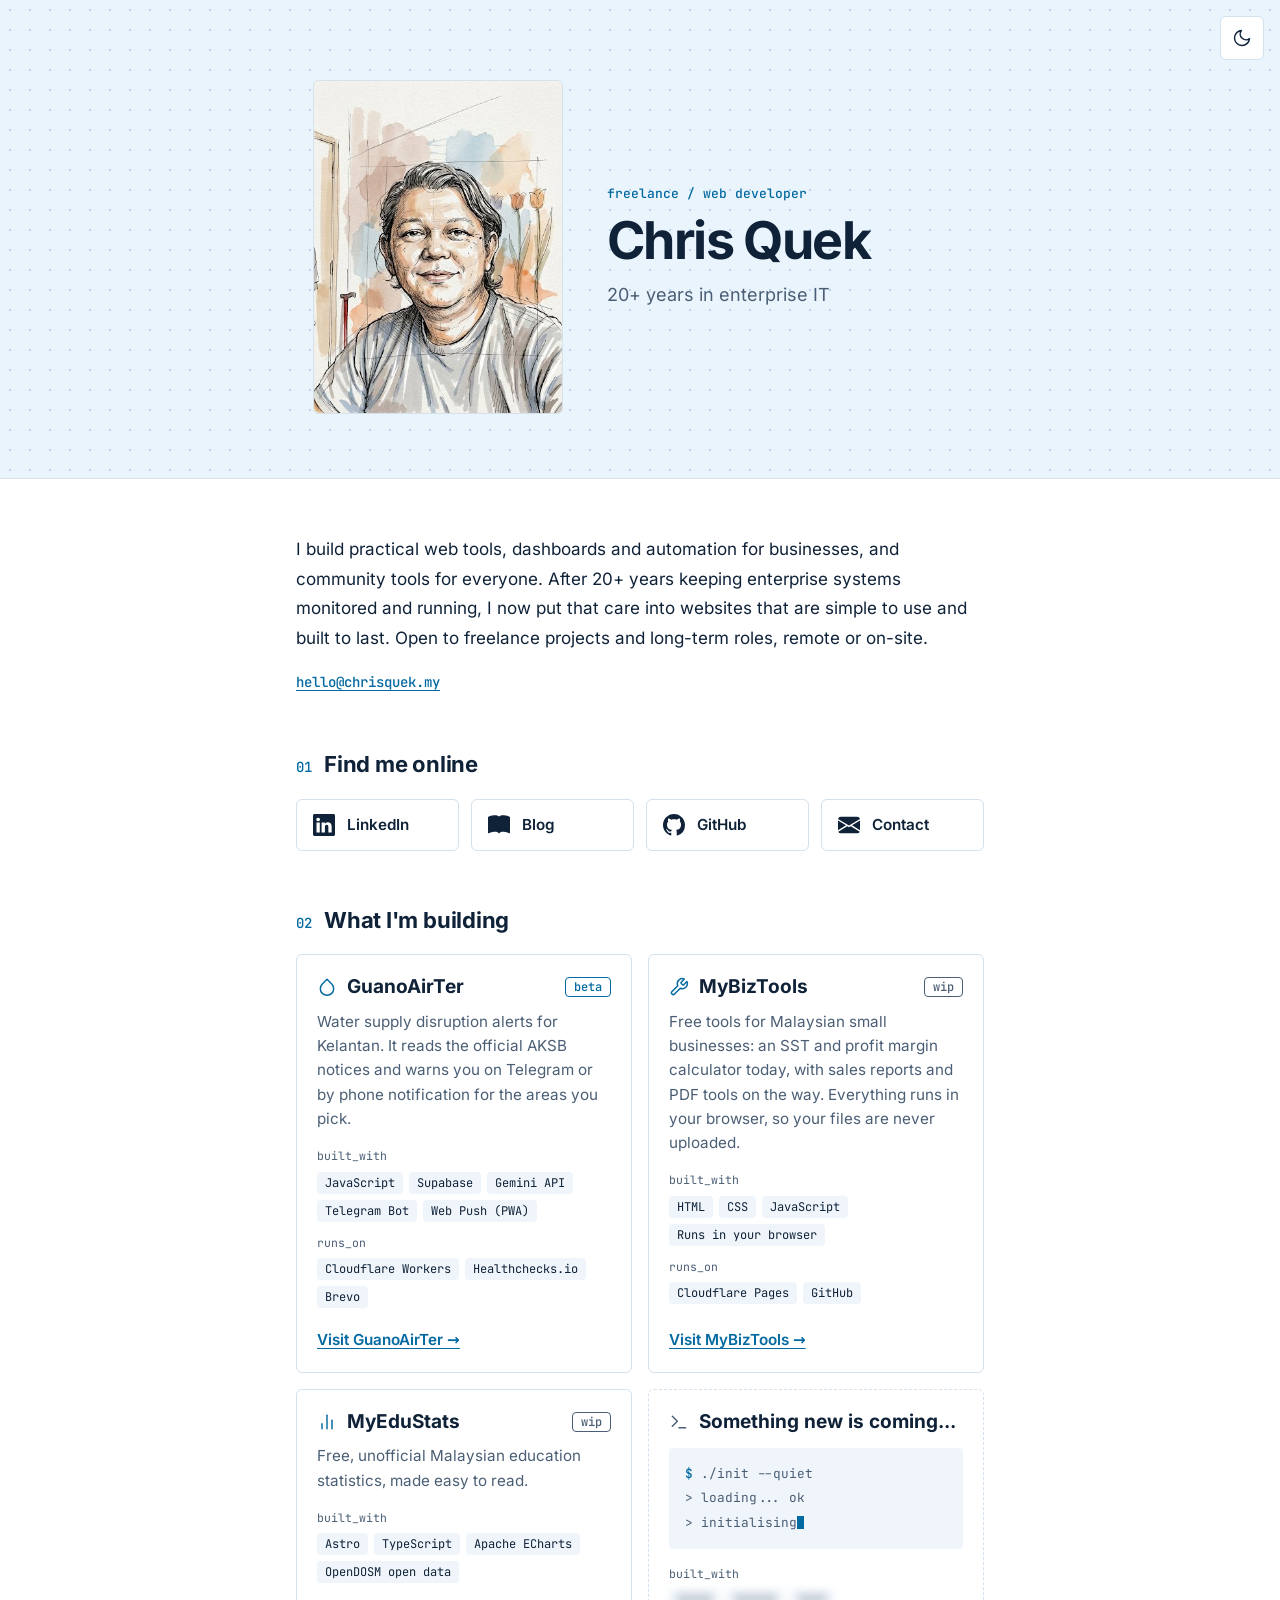
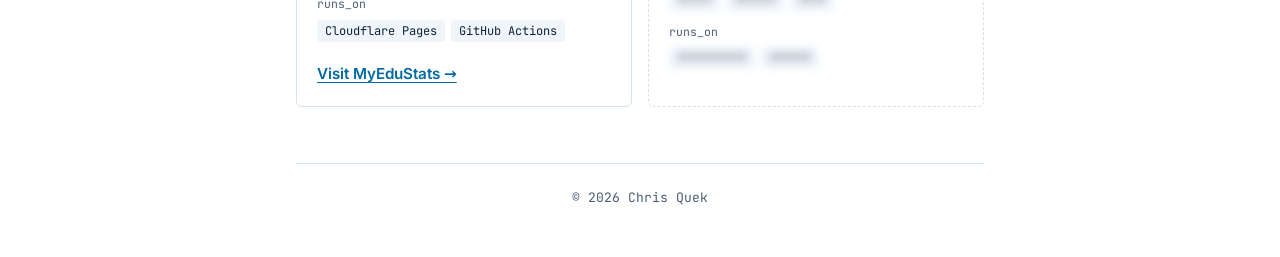
==== commit 30f60427: "Add an unnamed teaser card for an upcoming project Dashed card with a terminal box and blurred chips" ====
--- a/index.html
+++ b/index.html
@@ -37,8 +37,8 @@
     ]
   }
   </script>
-  <script src="theme-init.js?v=20261125a"></script>
-  <link rel="stylesheet" href="styles.css?v=20261125a">
+  <script src="theme-init.js?v=20261125b"></script>
+  <link rel="stylesheet" href="styles.css?v=20261125b">
 </head>
 <body>
   <!-- Icons: Bootstrap Icons (MIT licence) for the four links, Feather (MIT licence) for the rest, all drawn inline so the page loads nothing from other sites.
@@ -184,6 +184,27 @@
             </ul>
             <a class="visit" href="https://myedustats.chrisquek.my/" target="_blank" rel="noopener noreferrer" aria-label="Visit MyEduStats (opens in a new tab)">Visit MyEduStats <span aria-hidden="true">&rarr;</span></a>
           </li>
+          <li class="card teaser">
+            <div class="card-head">
+              <svg class="ico ico-card" viewBox="0 0 24 24" aria-hidden="true"><polyline points="4 17 10 11 4 5"/><line x1="12" y1="19" x2="20" y2="19"/></svg>
+              <h3>Something new is coming...</h3>
+            </div>
+            <div class="term" aria-hidden="true">
+              <p><b>$</b> ./init --quiet</p>
+              <p>&gt; loading... ok</p>
+              <p>&gt; initialising<span class="cursor"></span></p>
+            </div>
+            <div class="veiled" aria-hidden="true">
+              <p class="lab">built_with</p>
+              <ul class="chips">
+                <li>?????</li><li>??????</li><li>????</li>
+              </ul>
+              <p class="lab">runs_on</p>
+              <ul class="chips">
+                <li>??????????</li><li>??????</li>
+              </ul>
+            </div>
+          </li>
         </ul>
       </section>
     </main>
@@ -193,6 +214,6 @@
     </footer>
   </div>
 
-  <script src="script.js?v=20261125a" defer></script>
+  <script src="script.js?v=20261125b" defer></script>
 </body>
 </html>
--- a/styles.css
+++ b/styles.css
@@ -347,6 +347,33 @@
   font-size: 0.75rem;
   line-height: 1.5;
 }
+/* Teaser card: dashed, terminal box, blurred chips. Keep it free of any project name. */
+.card.teaser { border-style: dashed; }
+.card.teaser .ico-card { color: var(--mut); }
+.term {
+  margin: 0.25rem 0 1rem;
+  padding: 0.85rem 1rem;
+  background: var(--chip);
+  border-radius: 4px;
+  color: var(--mut);
+  font-family: var(--mono);
+  font-size: 0.8rem;
+  line-height: 1.9;
+}
+.term p { margin: 0; }
+.term b { color: var(--accent); font-weight: 500; }
+.cursor {
+  display: inline-block;
+  width: 0.55em;
+  height: 1em;
+  background: var(--accent);
+  vertical-align: -0.15em;
+  animation: blink 1.1s steps(1) infinite;
+}
+@keyframes blink { 50% { opacity: 0; } }
+@media (prefers-reduced-motion: reduce) { .cursor { animation: none; } }
+.veiled .chips li { filter: blur(4px); user-select: none; }
+
 .visit {
   align-self: flex-start;
   margin-top: auto;
